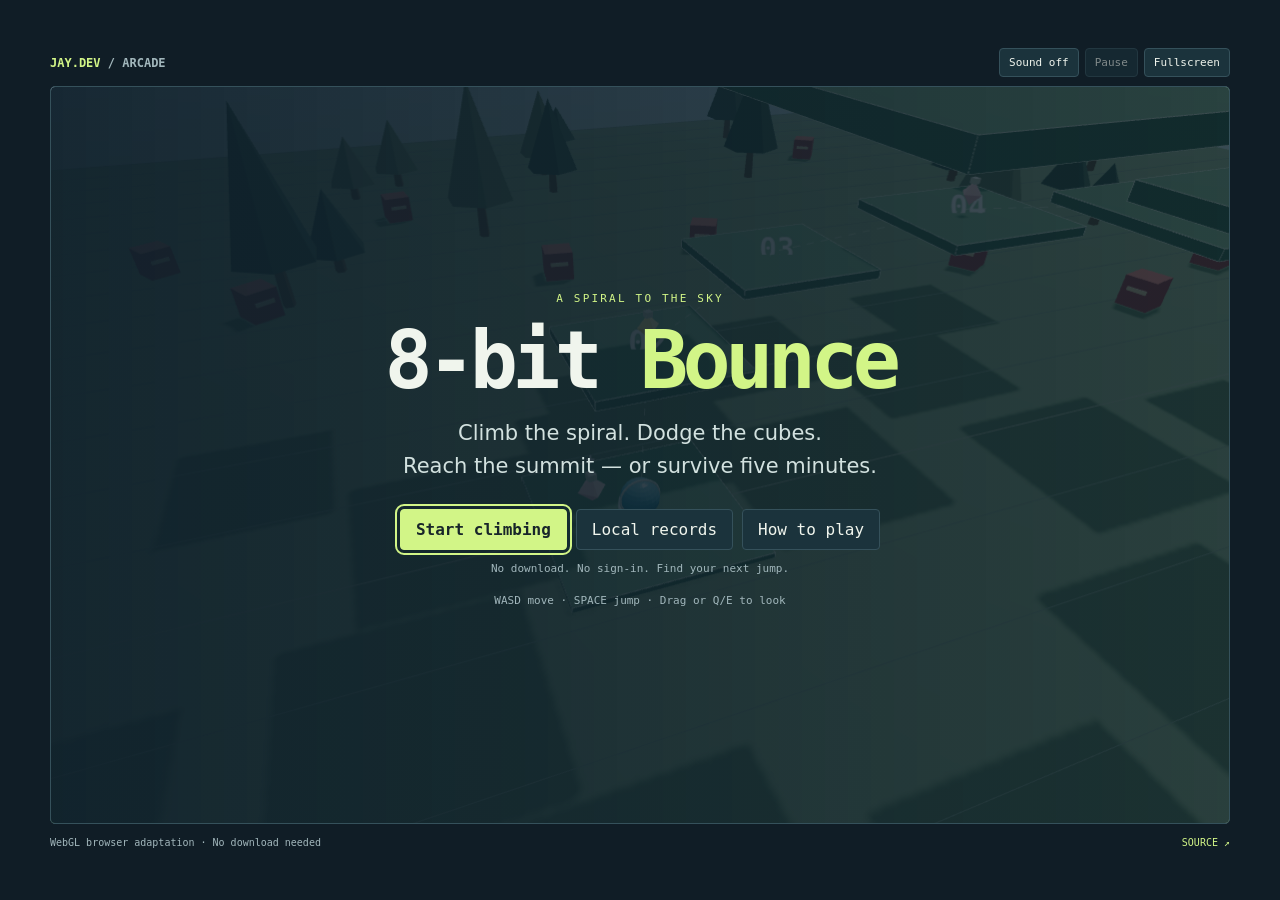
==== games/8bit-bounce/index.html @ bb451d7a "Add playable 8-bit Bounce to the portfolio" ====
<!doctype html><html lang="en"><head><meta charset="utf-8"><meta name="viewport" content="width=device-width,initial-scale=1,viewport-fit=cover"><meta name="theme-color" content="#101d26"><meta name="description" content="Play 8-bit Bounce: a 3D spiral-platform challenge with moving platforms, cube enemies, power-ups and local records."><title>8-bit Bounce · Jay's Arcade</title><link rel="stylesheet" href="style.css"></head><body>
<main class="shell"><header><a class="brand" href="../../#work" target="_top">JAY.DEV <span>/ ARCADE</span></a><nav aria-label="Game controls"><button id="sound" aria-pressed="false">Sound off</button><button id="pause" disabled>Pause</button><button id="fullscreen">Fullscreen</button></nav></header>
<section class="stage" id="stage" aria-label="8-bit Bounce game"><canvas id="game" tabindex="0" aria-label="3D platform game. WASD moves, Space jumps, Q and E turn the camera. P pauses."></canvas>
<div class="hud" id="hud" hidden><div><span class="label">HEALTH</span><strong id="health">100</strong><div class="health-track"><i id="health-bar"></i></div></div><div><span class="label">PLATFORM</span><strong id="progress">01 / 12</strong></div><div><span class="label">TIME LEFT</span><strong id="time">5:00</strong></div><div><span class="label">SCORE</span><strong id="score">0</strong></div></div><div class="boost" id="boost" hidden></div><p class="checkpoint" id="checkpoint" hidden></p>
<div class="overlay" id="overlay"><section class="screen" id="menu"><p class="eyebrow">A SPIRAL TO THE SKY</p><h1>8-bit <span>Bounce</span></h1><p class="intro">Climb the spiral. Dodge the cubes.<br>Reach the summit — or survive five minutes.</p><div class="actions"><button class="primary" id="start" disabled>Preparing world…</button><button id="records">Local records</button><button id="help">How to play</button></div><p id="load-status" role="status">Loading the 3D scene…</p><p class="hint">WASD move · SPACE jump · Drag or Q/E to look</p></section>
<section class="screen" id="paused" hidden><p class="eyebrow">TAKE A BREATHER</p><h2>Paused</h2><div class="actions"><button class="primary" id="resume">Keep climbing</button><button data-menu>Return to menu</button></div></section>
<section class="screen" id="results" hidden><p class="eyebrow" id="result-label">RUN COMPLETE</p><h2 id="result-title"></h2><p id="result-stats"></p><form id="save-form"><label for="name">Player name</label><input id="name" maxlength="12" pattern="[A-Za-z0-9 ]{0,12}" placeholder="PLAYER" autocomplete="off"><button class="primary" type="submit">Save run</button></form><p id="save-status" role="status"></p><div class="actions"><button id="retry">Try again</button><button data-records>Local records</button><button data-menu>Menu</button></div></section>
<section class="screen" id="records-panel" hidden><p class="eyebrow">PERSONAL BESTS</p><h2>Local records</h2><p class="hint">Stored on this browser and device.</p><div class="table-scroll"><table><thead><tr><th>#</th><th>Player</th><th>Score</th><th>Climb</th></tr></thead><tbody id="record-rows"></tbody></table></div><p id="record-status" role="status"></p><button data-menu>Back to menu</button></section>
<section class="screen help" id="help-panel" hidden><p class="eyebrow">FIND YOUR FOOTING</p><h2>How to play</h2><ul><li><b>WASD / arrows</b> move relative to the camera. <b>Space</b> jumps. Jump from near the edge toward the next numbered platform.</li><li><b>Drag the scene or use Q/E</b> to rotate your view. The blue marble is you; the red cubes chase and attack.</li><li><b>Gold platforms move.</b> Ride them for another route upward. Every third platform saves a checkpoint.</li><li><b>Yellow pickup:</b> higher jumps for five seconds. <b>Pink pickup:</b> recover 20 health.</li><li>Enter the summit ring or survive <b>five minutes</b> to win. Falling off the island costs 25 health and returns you to your checkpoint.</li><li><b>P / Escape</b> pauses, <b>M</b> toggles sound, <b>B</b> shows collision boxes. Touch controls appear on phones.</li></ul><button data-menu>Ready to climb</button></section></div></section>
<div class="touch" aria-label="Touch controls"><div class="dpad"><button data-key="ArrowUp" aria-label="Move forward">↑</button><button data-key="ArrowLeft" aria-label="Move left">←</button><button data-key="ArrowDown" aria-label="Move backward">↓</button><button data-key="ArrowRight" aria-label="Move right">→</button></div><div class="touch-actions"><div><button data-key="KeyQ" aria-label="Turn camera left">↶</button><button data-key="KeyE" aria-label="Turn camera right">↷</button></div><button data-key="Space" class="jump" aria-label="Jump">JUMP</button></div></div>
<footer><span id="status" role="status" aria-live="polite">WebGL browser adaptation · No download needed</span><a href="https://github.com/jaygoneelz/8BitBounce" target="_blank" rel="noopener">SOURCE ↗</a></footer></main><noscript>This game needs JavaScript and WebGL 2.</noscript><script type="module" src="main.js"></script></body></html>
---- games/8bit-bounce/style.css ----
:root{color-scheme:dark;--bg:#101d26;--panel:#122530;--line:#35515b;--text:#f0f5ed;--muted:#a2b7bc;--accent:#d2f587;font-family:ui-monospace,SFMono-Regular,Consolas,monospace}*{box-sizing:border-box}body{margin:0;background:var(--bg);color:var(--text);min-height:100dvh;display:grid;align-items:center}button,input{font:inherit}button{cursor:pointer;border:1px solid var(--line);background:#1b333c;color:var(--text);border-radius:4px;padding:10px 15px;transition:background .15s}button:hover{background:#2b4d53;border-color:var(--accent)}button:disabled{opacity:.5;cursor:wait}.primary{background:var(--accent);border-color:var(--accent);color:#18252a;font-weight:700}.primary:hover{background:#e5ffb5}button:focus-visible,a:focus-visible,input:focus-visible{outline:2px solid var(--accent);outline-offset:3px}a{color:var(--accent);text-decoration:none}[hidden]{display:none!important}.shell{width:min(1180px,calc(100% - 24px),calc((100dvh - 115px)*16/10));margin:10px auto}header{min-height:47px;display:flex;align-items:center;justify-content:space-between;gap:12px}.brand{font-size:12px;font-weight:700}.brand span{color:var(--muted)}nav{display:flex;gap:6px}nav button{font-size:11px;padding:7px 9px}.stage{aspect-ratio:16/10;position:relative;border:1px solid var(--line);overflow:hidden;border-radius:5px;background:#9ebcca}canvas{display:block;width:100%;height:100%;outline:none;touch-action:none}.stage:has(canvas:focus-visible){outline:2px solid var(--accent);outline-offset:2px}.hud{position:absolute;top:12px;left:12px;right:12px;display:flex;justify-content:space-between;gap:10px;pointer-events:none}.hud>div{min-width:95px;background:#122530e8;padding:10px 12px;border:1px solid #78948466;border-radius:4px}.hud .label{display:block;font-size:9px;letter-spacing:.1em;color:#b6cdc5;margin-bottom:4px}.hud strong{font-size:20px}.health-track{height:4px;width:70px;background:#385057;margin-top:5px}.health-track i{display:block;width:100%;height:100%;background:var(--accent)}.boost{position:absolute;bottom:14px;left:14px;background:#1d3039ed;color:var(--accent);padding:8px 12px;border-radius:4px;font-size:12px}.checkpoint{position:absolute;bottom:12px;right:12px;background:#1d3039ed;color:var(--accent);padding:8px 12px;font-size:11px;margin:0}.overlay{position:absolute;inset:0;background:linear-gradient(90deg,#10212cf5,#10212cc2);display:grid;place-items:center;padding:20px;overflow:auto}.screen{width:min(660px,100%);max-height:100%;text-align:center;padding:8px 14px}.eyebrow{font-size:11px;letter-spacing:.2em;color:var(--accent);margin:0 0 16px}h1{font-size:clamp(34px,6.3vw,80px);line-height:1;letter-spacing:-.07em;margin:0 0 16px}h1 span{color:var(--accent)}h2{font-size:clamp(25px,4vw,45px);letter-spacing:-.05em;margin:0 0 15px}.intro{font-family:system-ui,sans-serif;font-size:clamp(13px,2vw,21px);line-height:1.55;color:#d2e1df;margin:12px 0 26px}.actions{display:flex;justify-content:center;flex-wrap:wrap;gap:9px}.hint,#load-status,#save-status,#record-status{font-size:11px;line-height:1.5;color:var(--muted)}.hint{margin:16px 0 8px}.help{text-align:left}.help h2,.help .eyebrow{text-align:center}.help ul{padding-left:20px;font:14px/1.55 system-ui,sans-serif}.help li{margin:8px 0}#save-form{display:flex;justify-content:center;align-items:center;gap:8px;flex-wrap:wrap;margin:20px 0 8px}#save-form label{font-size:12px}input{padding:10px;color:var(--text);background:#0d202a;border:1px solid var(--line);width:145px;border-radius:4px;text-transform:uppercase}.table-scroll{max-height:230px;overflow:auto;margin:16px 0}table{width:100%;border-collapse:collapse;text-align:left;font-size:13px}th,td{padding:8px 12px;border-bottom:1px solid var(--line)}th{color:var(--accent)}footer{display:flex;justify-content:space-between;gap:14px;align-items:center;min-height:37px;font-size:10px;color:var(--muted)}footer a{white-space:nowrap}.touch{display:none;justify-content:space-between;padding:10px 2px 2px;gap:15px}.touch button{touch-action:none;user-select:none;min-width:45px;min-height:43px;font-size:20px;padding:6px}.touch .held{background:var(--accent);color:var(--bg)}.dpad{display:grid;grid-template-columns:repeat(3,45px);grid-template-rows:repeat(2,43px);gap:4px}.dpad button:first-child{grid-column:2}.dpad button:nth-child(2){grid-row:2;grid-column:1}.dpad button:nth-child(3){grid-row:2;grid-column:2}.dpad button:nth-child(4){grid-row:2;grid-column:3}.touch-actions>div{display:flex;gap:4px}.touch-actions .jump{width:100%;margin-top:4px;font-size:13px;font-weight:700;color:var(--accent)}@media(pointer:coarse){.touch{display:flex}.shell{width:min(1180px,calc(100% - 20px),calc((100dvh - 220px)*16/10))}}@media(max-width:600px){.shell{width:calc(100% - 16px);margin:6px auto}.brand span{display:none}header{min-height:40px}nav button{font-size:10px;padding:6px}.overlay{padding:8px}.screen{padding:4px 6px}.eyebrow{font-size:8px;margin-bottom:9px}h1{font-size:38px;margin-bottom:10px}h2{font-size:25px;margin-bottom:8px}.intro{font-size:12px;margin:6px 0 13px;line-height:1.4}button{font-size:10px;padding:8px 10px}.actions{gap:6px}.hint,#load-status,#save-status,#record-status{font-size:8px;margin:8px 0}.hud{top:6px;left:6px;right:6px;gap:4px}.hud>div{min-width:0;padding:5px 6px}.hud .label{font-size:6px;margin-bottom:2px}.hud strong{font-size:12px}.health-track{width:44px;height:3px;margin-top:3px}.checkpoint,.boost{font-size:8px;padding:5px;bottom:6px}.checkpoint{right:6px}.boost{left:6px}.help ul{font-size:10px;line-height:1.35;margin:6px 0;padding-left:16px}.help li{margin:4px 0}.touch{display:flex}footer{font-size:8px;min-height:30px}#save-form{margin:8px 0 4px}#save-form label{font-size:10px}input{padding:7px;font-size:10px;width:110px}.table-scroll{max-height:100px;margin:6px 0}table{font-size:10px}th,td{padding:4px 7px}}@media(prefers-reduced-motion:reduce){button{transition:none}}

@media(pointer:fine){.embedded .touch{display:none}.embedded .shell{width:min(1180px,calc(100% - 16px),calc((100dvh - 115px)*16/10))}}
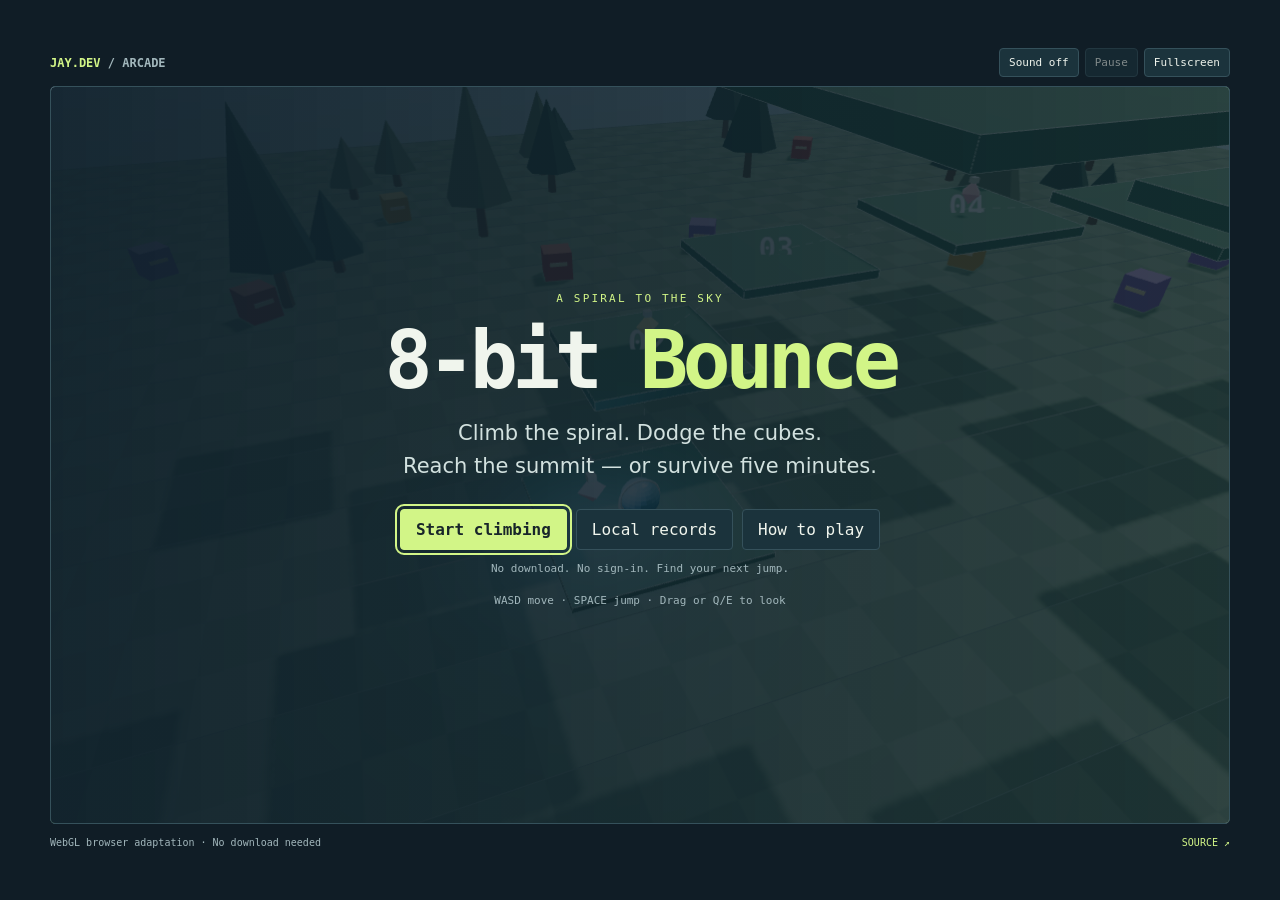
==== commit ddb004aa: "Update 8-bit Bounce with improved AI, lighting and pickup combos" ====
--- a/games/8bit-bounce/index.html
+++ b/games/8bit-bounce/index.html
@@ -6,6 +6,6 @@
 <section class="screen" id="paused" hidden><p class="eyebrow">TAKE A BREATHER</p><h2>Paused</h2><div class="actions"><button class="primary" id="resume">Keep climbing</button><button data-menu>Return to menu</button></div></section>
 <section class="screen" id="results" hidden><p class="eyebrow" id="result-label">RUN COMPLETE</p><h2 id="result-title"></h2><p id="result-stats"></p><form id="save-form"><label for="name">Player name</label><input id="name" maxlength="12" pattern="[A-Za-z0-9 ]{0,12}" placeholder="PLAYER" autocomplete="off"><button class="primary" type="submit">Save run</button></form><p id="save-status" role="status"></p><div class="actions"><button id="retry">Try again</button><button data-records>Local records</button><button data-menu>Menu</button></div></section>
 <section class="screen" id="records-panel" hidden><p class="eyebrow">PERSONAL BESTS</p><h2>Local records</h2><p class="hint">Stored on this browser and device.</p><div class="table-scroll"><table><thead><tr><th>#</th><th>Player</th><th>Score</th><th>Climb</th></tr></thead><tbody id="record-rows"></tbody></table></div><p id="record-status" role="status"></p><button data-menu>Back to menu</button></section>
-<section class="screen help" id="help-panel" hidden><p class="eyebrow">FIND YOUR FOOTING</p><h2>How to play</h2><ul><li><b>WASD / arrows</b> move relative to the camera. <b>Space</b> jumps. Jump from near the edge toward the next numbered platform.</li><li><b>Drag the scene or use Q/E</b> to rotate your view. The blue marble is you; the red cubes chase and attack.</li><li><b>Gold platforms move.</b> Ride them for another route upward. Every third platform saves a checkpoint.</li><li><b>Yellow pickup:</b> higher jumps for five seconds. <b>Pink pickup:</b> recover 20 health.</li><li>Enter the summit ring or survive <b>five minutes</b> to win. Falling off the island costs 25 health and returns you to your checkpoint.</li><li><b>P / Escape</b> pauses, <b>M</b> toggles sound, <b>B</b> shows collision boxes. Touch controls appear on phones.</li></ul><button data-menu>Ready to climb</button></section></div></section>
+<section class="screen help" id="help-panel" hidden><p class="eyebrow">FIND YOUR FOOTING</p><h2>How to play</h2><ul><li><b>WASD / arrows</b> move relative to the camera. <b>Space</b> jumps. Jump from near the edge toward the next numbered platform.</li><li><b>Drag the scene or use Q/E</b> to rotate your view. The blue marble is you; the gold scouts detect you sooner, red hunters move faster, and purple guards hit harder. They search for hiding players.</li><li><b>Gold platforms move.</b> Ride them for another route upward. Every third platform saves a checkpoint.</li><li><b>Yellow pickup:</b> higher jumps for five seconds. <b>Pink pickup:</b> recover 20 health. Alternate pickup types within eight seconds for a 100-point combo bonus.</li><li>Enter the summit ring or survive <b>five minutes</b> to win. Falling off the island costs 25 health and returns you to your checkpoint.</li><li><b>P / Escape</b> pauses, <b>M</b> toggles sound, <b>B</b> shows collision boxes. Touch controls appear on phones.</li></ul><button data-menu>Ready to climb</button></section></div></section>
 <div class="touch" aria-label="Touch controls"><div class="dpad"><button data-key="ArrowUp" aria-label="Move forward">↑</button><button data-key="ArrowLeft" aria-label="Move left">←</button><button data-key="ArrowDown" aria-label="Move backward">↓</button><button data-key="ArrowRight" aria-label="Move right">→</button></div><div class="touch-actions"><div><button data-key="KeyQ" aria-label="Turn camera left">↶</button><button data-key="KeyE" aria-label="Turn camera right">↷</button></div><button data-key="Space" class="jump" aria-label="Jump">JUMP</button></div></div>
 <footer><span id="status" role="status" aria-live="polite">WebGL browser adaptation · No download needed</span><a href="https://github.com/jaygoneelz/8BitBounce" target="_blank" rel="noopener">SOURCE ↗</a></footer></main><noscript>This game needs JavaScript and WebGL 2.</noscript><script type="module" src="main.js"></script></body></html>
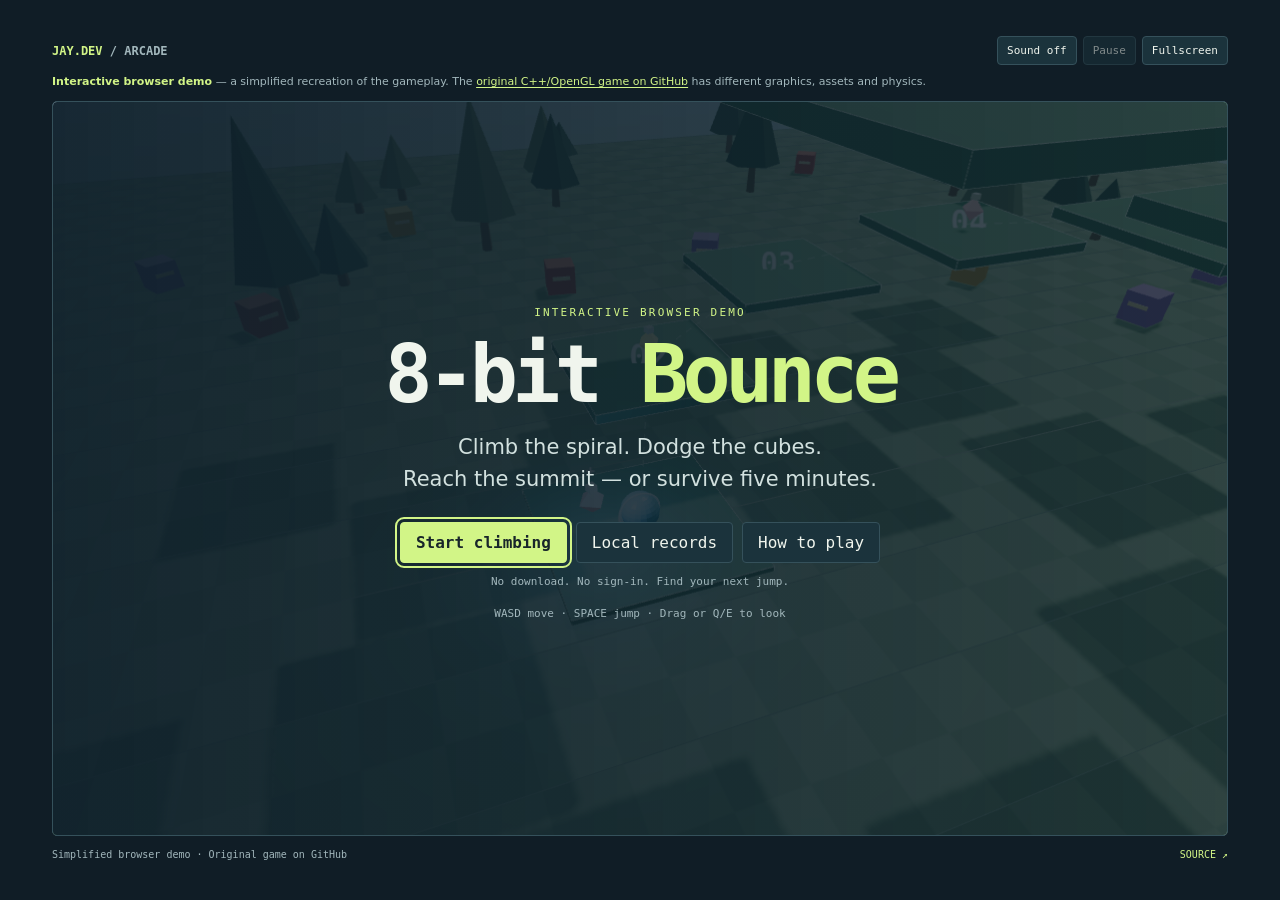
==== commit feb07ff5: "Clearly label 8-bit Bounce as a simplified browser demo" ====
--- a/games/8bit-bounce/index.html
+++ b/games/8bit-bounce/index.html
@@ -1,11 +1,12 @@
-<!doctype html><html lang="en"><head><meta charset="utf-8"><meta name="viewport" content="width=device-width,initial-scale=1,viewport-fit=cover"><meta name="theme-color" content="#101d26"><meta name="description" content="Play 8-bit Bounce: a 3D spiral-platform challenge with moving platforms, cube enemies, power-ups and local records."><title>8-bit Bounce · Jay's Arcade</title><link rel="stylesheet" href="style.css"></head><body>
+<!doctype html><html lang="en"><head><meta charset="utf-8"><meta name="viewport" content="width=device-width,initial-scale=1,viewport-fit=cover"><meta name="theme-color" content="#101d26"><meta name="description" content="Try a simplified interactive browser demo of 8-bit Bounce: a 3D spiral-platform challenge with moving platforms, cube enemies, power-ups and local records."><title>8-bit Bounce · Jay's Arcade</title><link rel="stylesheet" href="style.css"></head><body>
 <main class="shell"><header><a class="brand" href="../../#work" target="_top">JAY.DEV <span>/ ARCADE</span></a><nav aria-label="Game controls"><button id="sound" aria-pressed="false">Sound off</button><button id="pause" disabled>Pause</button><button id="fullscreen">Fullscreen</button></nav></header>
+<p class="demo-notice"><strong>Interactive browser demo</strong> — a simplified recreation of the gameplay. The <a href="https://github.com/jaygoneelz/8BitBounce" target="_blank" rel="noopener">original C++/OpenGL game on GitHub</a> has different graphics, assets and physics.</p>
 <section class="stage" id="stage" aria-label="8-bit Bounce game"><canvas id="game" tabindex="0" aria-label="3D platform game. WASD moves, Space jumps, Q and E turn the camera. P pauses."></canvas>
 <div class="hud" id="hud" hidden><div><span class="label">HEALTH</span><strong id="health">100</strong><div class="health-track"><i id="health-bar"></i></div></div><div><span class="label">PLATFORM</span><strong id="progress">01 / 12</strong></div><div><span class="label">TIME LEFT</span><strong id="time">5:00</strong></div><div><span class="label">SCORE</span><strong id="score">0</strong></div></div><div class="boost" id="boost" hidden></div><p class="checkpoint" id="checkpoint" hidden></p>
-<div class="overlay" id="overlay"><section class="screen" id="menu"><p class="eyebrow">A SPIRAL TO THE SKY</p><h1>8-bit <span>Bounce</span></h1><p class="intro">Climb the spiral. Dodge the cubes.<br>Reach the summit — or survive five minutes.</p><div class="actions"><button class="primary" id="start" disabled>Preparing world…</button><button id="records">Local records</button><button id="help">How to play</button></div><p id="load-status" role="status">Loading the 3D scene…</p><p class="hint">WASD move · SPACE jump · Drag or Q/E to look</p></section>
+<div class="overlay" id="overlay"><section class="screen" id="menu"><p class="eyebrow">INTERACTIVE BROWSER DEMO</p><h1>8-bit <span>Bounce</span></h1><p class="intro">Climb the spiral. Dodge the cubes.<br>Reach the summit — or survive five minutes.</p><div class="actions"><button class="primary" id="start" disabled>Preparing world…</button><button id="records">Local records</button><button id="help">How to play</button></div><p id="load-status" role="status">Loading the 3D scene…</p><p class="hint">WASD move · SPACE jump · Drag or Q/E to look</p></section>
 <section class="screen" id="paused" hidden><p class="eyebrow">TAKE A BREATHER</p><h2>Paused</h2><div class="actions"><button class="primary" id="resume">Keep climbing</button><button data-menu>Return to menu</button></div></section>
 <section class="screen" id="results" hidden><p class="eyebrow" id="result-label">RUN COMPLETE</p><h2 id="result-title"></h2><p id="result-stats"></p><form id="save-form"><label for="name">Player name</label><input id="name" maxlength="12" pattern="[A-Za-z0-9 ]{0,12}" placeholder="PLAYER" autocomplete="off"><button class="primary" type="submit">Save run</button></form><p id="save-status" role="status"></p><div class="actions"><button id="retry">Try again</button><button data-records>Local records</button><button data-menu>Menu</button></div></section>
 <section class="screen" id="records-panel" hidden><p class="eyebrow">PERSONAL BESTS</p><h2>Local records</h2><p class="hint">Stored on this browser and device.</p><div class="table-scroll"><table><thead><tr><th>#</th><th>Player</th><th>Score</th><th>Climb</th></tr></thead><tbody id="record-rows"></tbody></table></div><p id="record-status" role="status"></p><button data-menu>Back to menu</button></section>
 <section class="screen help" id="help-panel" hidden><p class="eyebrow">FIND YOUR FOOTING</p><h2>How to play</h2><ul><li><b>WASD / arrows</b> move relative to the camera. <b>Space</b> jumps. Jump from near the edge toward the next numbered platform.</li><li><b>Drag the scene or use Q/E</b> to rotate your view. The blue marble is you; the gold scouts detect you sooner, red hunters move faster, and purple guards hit harder. They search for hiding players.</li><li><b>Gold platforms move.</b> Ride them for another route upward. Every third platform saves a checkpoint.</li><li><b>Yellow pickup:</b> higher jumps for five seconds. <b>Pink pickup:</b> recover 20 health. Alternate pickup types within eight seconds for a 100-point combo bonus.</li><li>Enter the summit ring or survive <b>five minutes</b> to win. Falling off the island costs 25 health and returns you to your checkpoint.</li><li><b>P / Escape</b> pauses, <b>M</b> toggles sound, <b>B</b> shows collision boxes. Touch controls appear on phones.</li></ul><button data-menu>Ready to climb</button></section></div></section>
 <div class="touch" aria-label="Touch controls"><div class="dpad"><button data-key="ArrowUp" aria-label="Move forward">↑</button><button data-key="ArrowLeft" aria-label="Move left">←</button><button data-key="ArrowDown" aria-label="Move backward">↓</button><button data-key="ArrowRight" aria-label="Move right">→</button></div><div class="touch-actions"><div><button data-key="KeyQ" aria-label="Turn camera left">↶</button><button data-key="KeyE" aria-label="Turn camera right">↷</button></div><button data-key="Space" class="jump" aria-label="Jump">JUMP</button></div></div>
-<footer><span id="status" role="status" aria-live="polite">WebGL browser adaptation · No download needed</span><a href="https://github.com/jaygoneelz/8BitBounce" target="_blank" rel="noopener">SOURCE ↗</a></footer></main><noscript>This game needs JavaScript and WebGL 2.</noscript><script type="module" src="main.js"></script></body></html>
+<footer><span id="status" role="status" aria-live="polite">Simplified browser demo · Original game on GitHub</span><a href="https://github.com/jaygoneelz/8BitBounce" target="_blank" rel="noopener">SOURCE ↗</a></footer></main><noscript>This game needs JavaScript and WebGL 2.</noscript><script type="module" src="main.js"></script></body></html>
--- a/games/8bit-bounce/style.css
+++ b/games/8bit-bounce/style.css
@@ -1,3 +1,5 @@
-:root{color-scheme:dark;--bg:#101d26;--panel:#122530;--line:#35515b;--text:#f0f5ed;--muted:#a2b7bc;--accent:#d2f587;font-family:ui-monospace,SFMono-Regular,Consolas,monospace}*{box-sizing:border-box}body{margin:0;background:var(--bg);color:var(--text);min-height:100dvh;display:grid;align-items:center}button,input{font:inherit}button{cursor:pointer;border:1px solid var(--line);background:#1b333c;color:var(--text);border-radius:4px;padding:10px 15px;transition:background .15s}button:hover{background:#2b4d53;border-color:var(--accent)}button:disabled{opacity:.5;cursor:wait}.primary{background:var(--accent);border-color:var(--accent);color:#18252a;font-weight:700}.primary:hover{background:#e5ffb5}button:focus-visible,a:focus-visible,input:focus-visible{outline:2px solid var(--accent);outline-offset:3px}a{color:var(--accent);text-decoration:none}[hidden]{display:none!important}.shell{width:min(1180px,calc(100% - 24px),calc((100dvh - 115px)*16/10));margin:10px auto}header{min-height:47px;display:flex;align-items:center;justify-content:space-between;gap:12px}.brand{font-size:12px;font-weight:700}.brand span{color:var(--muted)}nav{display:flex;gap:6px}nav button{font-size:11px;padding:7px 9px}.stage{aspect-ratio:16/10;position:relative;border:1px solid var(--line);overflow:hidden;border-radius:5px;background:#9ebcca}canvas{display:block;width:100%;height:100%;outline:none;touch-action:none}.stage:has(canvas:focus-visible){outline:2px solid var(--accent);outline-offset:2px}.hud{position:absolute;top:12px;left:12px;right:12px;display:flex;justify-content:space-between;gap:10px;pointer-events:none}.hud>div{min-width:95px;background:#122530e8;padding:10px 12px;border:1px solid #78948466;border-radius:4px}.hud .label{display:block;font-size:9px;letter-spacing:.1em;color:#b6cdc5;margin-bottom:4px}.hud strong{font-size:20px}.health-track{height:4px;width:70px;background:#385057;margin-top:5px}.health-track i{display:block;width:100%;height:100%;background:var(--accent)}.boost{position:absolute;bottom:14px;left:14px;background:#1d3039ed;color:var(--accent);padding:8px 12px;border-radius:4px;font-size:12px}.checkpoint{position:absolute;bottom:12px;right:12px;background:#1d3039ed;color:var(--accent);padding:8px 12px;font-size:11px;margin:0}.overlay{position:absolute;inset:0;background:linear-gradient(90deg,#10212cf5,#10212cc2);display:grid;place-items:center;padding:20px;overflow:auto}.screen{width:min(660px,100%);max-height:100%;text-align:center;padding:8px 14px}.eyebrow{font-size:11px;letter-spacing:.2em;color:var(--accent);margin:0 0 16px}h1{font-size:clamp(34px,6.3vw,80px);line-height:1;letter-spacing:-.07em;margin:0 0 16px}h1 span{color:var(--accent)}h2{font-size:clamp(25px,4vw,45px);letter-spacing:-.05em;margin:0 0 15px}.intro{font-family:system-ui,sans-serif;font-size:clamp(13px,2vw,21px);line-height:1.55;color:#d2e1df;margin:12px 0 26px}.actions{display:flex;justify-content:center;flex-wrap:wrap;gap:9px}.hint,#load-status,#save-status,#record-status{font-size:11px;line-height:1.5;color:var(--muted)}.hint{margin:16px 0 8px}.help{text-align:left}.help h2,.help .eyebrow{text-align:center}.help ul{padding-left:20px;font:14px/1.55 system-ui,sans-serif}.help li{margin:8px 0}#save-form{display:flex;justify-content:center;align-items:center;gap:8px;flex-wrap:wrap;margin:20px 0 8px}#save-form label{font-size:12px}input{padding:10px;color:var(--text);background:#0d202a;border:1px solid var(--line);width:145px;border-radius:4px;text-transform:uppercase}.table-scroll{max-height:230px;overflow:auto;margin:16px 0}table{width:100%;border-collapse:collapse;text-align:left;font-size:13px}th,td{padding:8px 12px;border-bottom:1px solid var(--line)}th{color:var(--accent)}footer{display:flex;justify-content:space-between;gap:14px;align-items:center;min-height:37px;font-size:10px;color:var(--muted)}footer a{white-space:nowrap}.touch{display:none;justify-content:space-between;padding:10px 2px 2px;gap:15px}.touch button{touch-action:none;user-select:none;min-width:45px;min-height:43px;font-size:20px;padding:6px}.touch .held{background:var(--accent);color:var(--bg)}.dpad{display:grid;grid-template-columns:repeat(3,45px);grid-template-rows:repeat(2,43px);gap:4px}.dpad button:first-child{grid-column:2}.dpad button:nth-child(2){grid-row:2;grid-column:1}.dpad button:nth-child(3){grid-row:2;grid-column:2}.dpad button:nth-child(4){grid-row:2;grid-column:3}.touch-actions>div{display:flex;gap:4px}.touch-actions .jump{width:100%;margin-top:4px;font-size:13px;font-weight:700;color:var(--accent)}@media(pointer:coarse){.touch{display:flex}.shell{width:min(1180px,calc(100% - 20px),calc((100dvh - 220px)*16/10))}}@media(max-width:600px){.shell{width:calc(100% - 16px);margin:6px auto}.brand span{display:none}header{min-height:40px}nav button{font-size:10px;padding:6px}.overlay{padding:8px}.screen{padding:4px 6px}.eyebrow{font-size:8px;margin-bottom:9px}h1{font-size:38px;margin-bottom:10px}h2{font-size:25px;margin-bottom:8px}.intro{font-size:12px;margin:6px 0 13px;line-height:1.4}button{font-size:10px;padding:8px 10px}.actions{gap:6px}.hint,#load-status,#save-status,#record-status{font-size:8px;margin:8px 0}.hud{top:6px;left:6px;right:6px;gap:4px}.hud>div{min-width:0;padding:5px 6px}.hud .label{font-size:6px;margin-bottom:2px}.hud strong{font-size:12px}.health-track{width:44px;height:3px;margin-top:3px}.checkpoint,.boost{font-size:8px;padding:5px;bottom:6px}.checkpoint{right:6px}.boost{left:6px}.help ul{font-size:10px;line-height:1.35;margin:6px 0;padding-left:16px}.help li{margin:4px 0}.touch{display:flex}footer{font-size:8px;min-height:30px}#save-form{margin:8px 0 4px}#save-form label{font-size:10px}input{padding:7px;font-size:10px;width:110px}.table-scroll{max-height:100px;margin:6px 0}table{font-size:10px}th,td{padding:4px 7px}}@media(prefers-reduced-motion:reduce){button{transition:none}}
+:root{color-scheme:dark;--bg:#101d26;--panel:#122530;--line:#35515b;--text:#f0f5ed;--muted:#a2b7bc;--accent:#d2f587;font-family:ui-monospace,SFMono-Regular,Consolas,monospace}*{box-sizing:border-box}body{margin:0;background:var(--bg);color:var(--text);min-height:100dvh;display:grid;align-items:center}button,input{font:inherit}button{cursor:pointer;border:1px solid var(--line);background:#1b333c;color:var(--text);border-radius:4px;padding:10px 15px;transition:background .15s}button:hover{background:#2b4d53;border-color:var(--accent)}button:disabled{opacity:.5;cursor:wait}.primary{background:var(--accent);border-color:var(--accent);color:#18252a;font-weight:700}.primary:hover{background:#e5ffb5}button:focus-visible,a:focus-visible,input:focus-visible{outline:2px solid var(--accent);outline-offset:3px}a{color:var(--accent);text-decoration:none}[hidden]{display:none!important}.shell{width:min(1180px,calc(100% - 24px),calc((100dvh - 165px)*16/10));margin:10px auto}header{min-height:47px;display:flex;align-items:center;justify-content:space-between;gap:12px}.brand{font-size:12px;font-weight:700}.brand span{color:var(--muted)}nav{display:flex;gap:6px}nav button{font-size:11px;padding:7px 9px}.stage{aspect-ratio:16/10;position:relative;border:1px solid var(--line);overflow:hidden;border-radius:5px;background:#9ebcca}canvas{display:block;width:100%;height:100%;outline:none;touch-action:none}.stage:has(canvas:focus-visible){outline:2px solid var(--accent);outline-offset:2px}.hud{position:absolute;top:12px;left:12px;right:12px;display:flex;justify-content:space-between;gap:10px;pointer-events:none}.hud>div{min-width:95px;background:#122530e8;padding:10px 12px;border:1px solid #78948466;border-radius:4px}.hud .label{display:block;font-size:9px;letter-spacing:.1em;color:#b6cdc5;margin-bottom:4px}.hud strong{font-size:20px}.health-track{height:4px;width:70px;background:#385057;margin-top:5px}.health-track i{display:block;width:100%;height:100%;background:var(--accent)}.boost{position:absolute;bottom:14px;left:14px;background:#1d3039ed;color:var(--accent);padding:8px 12px;border-radius:4px;font-size:12px}.checkpoint{position:absolute;bottom:12px;right:12px;background:#1d3039ed;color:var(--accent);padding:8px 12px;font-size:11px;margin:0}.overlay{position:absolute;inset:0;background:linear-gradient(90deg,#10212cf5,#10212cc2);display:grid;place-items:center;padding:20px;overflow:auto}.screen{width:min(660px,100%);max-height:100%;text-align:center;padding:8px 14px}.eyebrow{font-size:11px;letter-spacing:.2em;color:var(--accent);margin:0 0 16px}h1{font-size:clamp(34px,6.3vw,80px);line-height:1;letter-spacing:-.07em;margin:0 0 16px}h1 span{color:var(--accent)}h2{font-size:clamp(25px,4vw,45px);letter-spacing:-.05em;margin:0 0 15px}.intro{font-family:system-ui,sans-serif;font-size:clamp(13px,2vw,21px);line-height:1.55;color:#d2e1df;margin:12px 0 26px}.actions{display:flex;justify-content:center;flex-wrap:wrap;gap:9px}.hint,#load-status,#save-status,#record-status{font-size:11px;line-height:1.5;color:var(--muted)}.hint{margin:16px 0 8px}.help{text-align:left}.help h2,.help .eyebrow{text-align:center}.help ul{padding-left:20px;font:14px/1.55 system-ui,sans-serif}.help li{margin:8px 0}#save-form{display:flex;justify-content:center;align-items:center;gap:8px;flex-wrap:wrap;margin:20px 0 8px}#save-form label{font-size:12px}input{padding:10px;color:var(--text);background:#0d202a;border:1px solid var(--line);width:145px;border-radius:4px;text-transform:uppercase}.table-scroll{max-height:230px;overflow:auto;margin:16px 0}table{width:100%;border-collapse:collapse;text-align:left;font-size:13px}th,td{padding:8px 12px;border-bottom:1px solid var(--line)}th{color:var(--accent)}footer{display:flex;justify-content:space-between;gap:14px;align-items:center;min-height:37px;font-size:10px;color:var(--muted)}footer a{white-space:nowrap}.touch{display:none;justify-content:space-between;padding:10px 2px 2px;gap:15px}.touch button{touch-action:none;user-select:none;min-width:45px;min-height:43px;font-size:20px;padding:6px}.touch .held{background:var(--accent);color:var(--bg)}.dpad{display:grid;grid-template-columns:repeat(3,45px);grid-template-rows:repeat(2,43px);gap:4px}.dpad button:first-child{grid-column:2}.dpad button:nth-child(2){grid-row:2;grid-column:1}.dpad button:nth-child(3){grid-row:2;grid-column:2}.dpad button:nth-child(4){grid-row:2;grid-column:3}.touch-actions>div{display:flex;gap:4px}.touch-actions .jump{width:100%;margin-top:4px;font-size:13px;font-weight:700;color:var(--accent)}@media(pointer:coarse){.touch{display:flex}.shell{width:min(1180px,calc(100% - 20px),calc((100dvh - 270px)*16/10))}}@media(max-width:600px){.shell{width:calc(100% - 16px);margin:6px auto}.brand span{display:none}header{min-height:40px}nav button{font-size:10px;padding:6px}.overlay{padding:8px}.screen{padding:4px 6px}.eyebrow{font-size:8px;margin-bottom:9px}h1{font-size:38px;margin-bottom:10px}h2{font-size:25px;margin-bottom:8px}.intro{font-size:12px;margin:6px 0 13px;line-height:1.4}button{font-size:10px;padding:8px 10px}.actions{gap:6px}.hint,#load-status,#save-status,#record-status{font-size:8px;margin:8px 0}.hud{top:6px;left:6px;right:6px;gap:4px}.hud>div{min-width:0;padding:5px 6px}.hud .label{font-size:6px;margin-bottom:2px}.hud strong{font-size:12px}.health-track{width:44px;height:3px;margin-top:3px}.checkpoint,.boost{font-size:8px;padding:5px;bottom:6px}.checkpoint{right:6px}.boost{left:6px}.help ul{font-size:10px;line-height:1.35;margin:6px 0;padding-left:16px}.help li{margin:4px 0}.touch{display:flex}footer{font-size:8px;min-height:30px}#save-form{margin:8px 0 4px}#save-form label{font-size:10px}input{padding:7px;font-size:10px;width:110px}.table-scroll{max-height:100px;margin:6px 0}table{font-size:10px}th,td{padding:4px 7px}}@media(prefers-reduced-motion:reduce){button{transition:none}}
 
-@media(pointer:fine){.embedded .touch{display:none}.embedded .shell{width:min(1180px,calc(100% - 16px),calc((100dvh - 115px)*16/10))}}
+@media(pointer:fine){.embedded .touch{display:none}.embedded .shell{width:min(1180px,calc(100% - 16px),calc((100dvh - 165px)*16/10))}}
+
+.demo-notice{font:11px/1.5 system-ui,sans-serif;color:var(--muted);margin:0 0 10px}.demo-notice strong{color:var(--accent)}.demo-notice a{text-decoration:underline;text-underline-offset:2px}@media(max-width:600px){.demo-notice{font-size:10px;margin-bottom:8px}}
